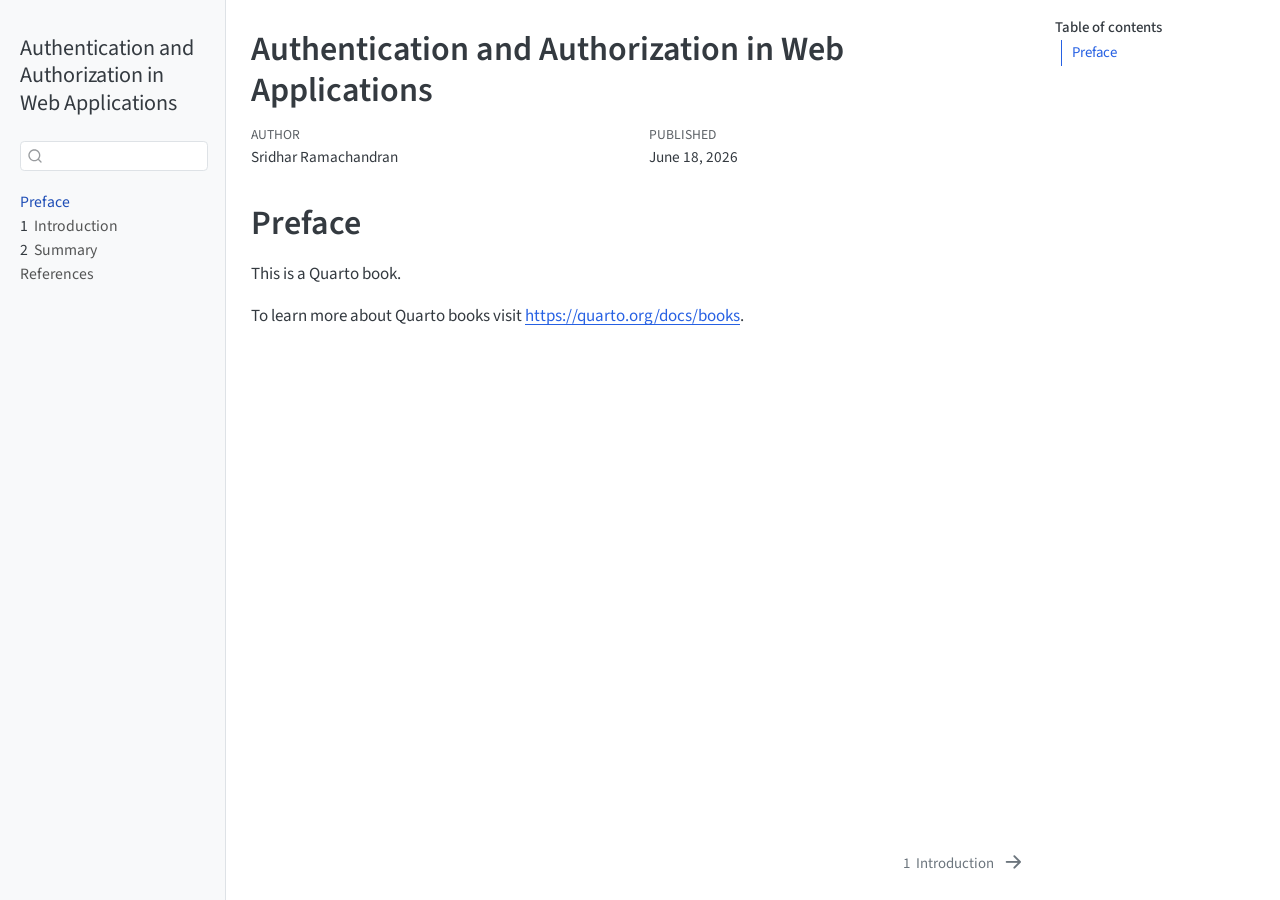
==== index.html @ 5d561703 "Built site for gh-pages" ====
<!DOCTYPE html>
<html xmlns="http://www.w3.org/1999/xhtml" lang="en" xml:lang="en"><head>

<meta charset="utf-8">
<meta name="generator" content="quarto-1.4.555">

<meta name="viewport" content="width=device-width, initial-scale=1.0, user-scalable=yes">

<meta name="author" content="Sridhar Ramachandran">
<meta name="dcterms.date" content="2026-06-18">

<title>Authentication and Authorization in Web Applications</title>
<style>
code{white-space: pre-wrap;}
span.smallcaps{font-variant: small-caps;}
div.columns{display: flex; gap: min(4vw, 1.5em);}
div.column{flex: auto; overflow-x: auto;}
div.hanging-indent{margin-left: 1.5em; text-indent: -1.5em;}
ul.task-list{list-style: none;}
ul.task-list li input[type="checkbox"] {
  width: 0.8em;
  margin: 0 0.8em 0.2em -1em; /* quarto-specific, see https://github.com/quarto-dev/quarto-cli/issues/4556 */ 
  vertical-align: middle;
}
</style>


<script src="site_libs/quarto-nav/quarto-nav.js"></script>
<script src="site_libs/quarto-nav/headroom.min.js"></script>
<script src="site_libs/clipboard/clipboard.min.js"></script>
<script src="site_libs/quarto-search/autocomplete.umd.js"></script>
<script src="site_libs/quarto-search/fuse.min.js"></script>
<script src="site_libs/quarto-search/quarto-search.js"></script>
<meta name="quarto:offset" content="./">
<link href="./intro.html" rel="next">
<script src="site_libs/quarto-html/quarto.js"></script>
<script src="site_libs/quarto-html/popper.min.js"></script>
<script src="site_libs/quarto-html/tippy.umd.min.js"></script>
<script src="site_libs/quarto-html/anchor.min.js"></script>
<link href="site_libs/quarto-html/tippy.css" rel="stylesheet">
<link href="site_libs/quarto-html/quarto-syntax-highlighting.css" rel="stylesheet" id="quarto-text-highlighting-styles">
<script src="site_libs/bootstrap/bootstrap.min.js"></script>
<link href="site_libs/bootstrap/bootstrap-icons.css" rel="stylesheet">
<link href="site_libs/bootstrap/bootstrap.min.css" rel="stylesheet" id="quarto-bootstrap" data-mode="light">
<script id="quarto-search-options" type="application/json">{
  "location": "sidebar",
  "copy-button": false,
  "collapse-after": 3,
  "panel-placement": "start",
  "type": "textbox",
  "limit": 50,
  "keyboard-shortcut": [
    "f",
    "/",
    "s"
  ],
  "show-item-context": false,
  "language": {
    "search-no-results-text": "No results",
    "search-matching-documents-text": "matching documents",
    "search-copy-link-title": "Copy link to search",
    "search-hide-matches-text": "Hide additional matches",
    "search-more-match-text": "more match in this document",
    "search-more-matches-text": "more matches in this document",
    "search-clear-button-title": "Clear",
    "search-text-placeholder": "",
    "search-detached-cancel-button-title": "Cancel",
    "search-submit-button-title": "Submit",
    "search-label": "Search"
  }
}</script>


</head>

<body class="nav-sidebar docked">

<div id="quarto-search-results"></div>
  <header id="quarto-header" class="headroom fixed-top">
  <nav class="quarto-secondary-nav">
    <div class="container-fluid d-flex">
      <button type="button" class="quarto-btn-toggle btn" data-bs-toggle="collapse" data-bs-target=".quarto-sidebar-collapse-item" aria-controls="quarto-sidebar" aria-expanded="false" aria-label="Toggle sidebar navigation" onclick="if (window.quartoToggleHeadroom) { window.quartoToggleHeadroom(); }">
        <i class="bi bi-layout-text-sidebar-reverse"></i>
      </button>
        <nav class="quarto-page-breadcrumbs" aria-label="breadcrumb"><ol class="breadcrumb"><li class="breadcrumb-item"><a href="./index.html">Preface</a></li></ol></nav>
        <a class="flex-grow-1" role="button" data-bs-toggle="collapse" data-bs-target=".quarto-sidebar-collapse-item" aria-controls="quarto-sidebar" aria-expanded="false" aria-label="Toggle sidebar navigation" onclick="if (window.quartoToggleHeadroom) { window.quartoToggleHeadroom(); }">      
        </a>
      <button type="button" class="btn quarto-search-button" aria-label="" onclick="window.quartoOpenSearch();">
        <i class="bi bi-search"></i>
      </button>
    </div>
  </nav>
</header>
<!-- content -->
<div id="quarto-content" class="quarto-container page-columns page-rows-contents page-layout-article">
<!-- sidebar -->
  <nav id="quarto-sidebar" class="sidebar collapse collapse-horizontal quarto-sidebar-collapse-item sidebar-navigation docked overflow-auto">
    <div class="pt-lg-2 mt-2 text-left sidebar-header">
    <div class="sidebar-title mb-0 py-0">
      <a href="./">Authentication and Authorization in Web Applications</a> 
    </div>
      </div>
        <div class="mt-2 flex-shrink-0 align-items-center">
        <div class="sidebar-search">
        <div id="quarto-search" class="" title="Search"></div>
        </div>
        </div>
    <div class="sidebar-menu-container"> 
    <ul class="list-unstyled mt-1">
        <li class="sidebar-item">
  <div class="sidebar-item-container"> 
  <a href="./index.html" class="sidebar-item-text sidebar-link active">
 <span class="menu-text">Preface</span></a>
  </div>
</li>
        <li class="sidebar-item">
  <div class="sidebar-item-container"> 
  <a href="./intro.html" class="sidebar-item-text sidebar-link">
 <span class="menu-text"><span class="chapter-number">1</span>&nbsp; <span class="chapter-title">Introduction</span></span></a>
  </div>
</li>
        <li class="sidebar-item">
  <div class="sidebar-item-container"> 
  <a href="./summary.html" class="sidebar-item-text sidebar-link">
 <span class="menu-text"><span class="chapter-number">2</span>&nbsp; <span class="chapter-title">Summary</span></span></a>
  </div>
</li>
        <li class="sidebar-item">
  <div class="sidebar-item-container"> 
  <a href="./references.html" class="sidebar-item-text sidebar-link">
 <span class="menu-text">References</span></a>
  </div>
</li>
    </ul>
    </div>
</nav>
<div id="quarto-sidebar-glass" class="quarto-sidebar-collapse-item" data-bs-toggle="collapse" data-bs-target=".quarto-sidebar-collapse-item"></div>
<!-- margin-sidebar -->
    <div id="quarto-margin-sidebar" class="sidebar margin-sidebar">
        <nav id="TOC" role="doc-toc" class="toc-active">
    <h2 id="toc-title">Table of contents</h2>
   
  <ul>
  <li><a href="#preface" id="toc-preface" class="nav-link active" data-scroll-target="#preface">Preface</a></li>
  </ul>
</nav>
    </div>
<!-- main -->
<main class="content" id="quarto-document-content">

<header id="title-block-header" class="quarto-title-block default">
<div class="quarto-title">
<h1 class="title">Authentication and Authorization in Web Applications</h1>
</div>



<div class="quarto-title-meta">

    <div>
    <div class="quarto-title-meta-heading">Author</div>
    <div class="quarto-title-meta-contents">
             <p>Sridhar Ramachandran </p>
          </div>
  </div>
    
    <div>
    <div class="quarto-title-meta-heading">Published</div>
    <div class="quarto-title-meta-contents">
      <p class="date">June 18, 2026</p>
    </div>
  </div>
  
    
  </div>
  


</header>


<section id="preface" class="level1 unnumbered">
<h1 class="unnumbered">Preface</h1>
<p>This is a Quarto book.</p>
<p>To learn more about Quarto books visit <a href="https://quarto.org/docs/books" class="uri">https://quarto.org/docs/books</a>.</p>


</section>

</main> <!-- /main -->
<script id="quarto-html-after-body" type="application/javascript">
window.document.addEventListener("DOMContentLoaded", function (event) {
  const toggleBodyColorMode = (bsSheetEl) => {
    const mode = bsSheetEl.getAttribute("data-mode");
    const bodyEl = window.document.querySelector("body");
    if (mode === "dark") {
      bodyEl.classList.add("quarto-dark");
      bodyEl.classList.remove("quarto-light");
    } else {
      bodyEl.classList.add("quarto-light");
      bodyEl.classList.remove("quarto-dark");
    }
  }
  const toggleBodyColorPrimary = () => {
    const bsSheetEl = window.document.querySelector("link#quarto-bootstrap");
    if (bsSheetEl) {
      toggleBodyColorMode(bsSheetEl);
    }
  }
  toggleBodyColorPrimary();  
  const icon = "";
  const anchorJS = new window.AnchorJS();
  anchorJS.options = {
    placement: 'right',
    icon: icon
  };
  anchorJS.add('.anchored');
  const isCodeAnnotation = (el) => {
    for (const clz of el.classList) {
      if (clz.startsWith('code-annotation-')) {                     
        return true;
      }
    }
    return false;
  }
  const clipboard = new window.ClipboardJS('.code-copy-button', {
    text: function(trigger) {
      const codeEl = trigger.previousElementSibling.cloneNode(true);
      for (const childEl of codeEl.children) {
        if (isCodeAnnotation(childEl)) {
          childEl.remove();
        }
      }
      return codeEl.innerText;
    }
  });
  clipboard.on('success', function(e) {
    // button target
    const button = e.trigger;
    // don't keep focus
    button.blur();
    // flash "checked"
    button.classList.add('code-copy-button-checked');
    var currentTitle = button.getAttribute("title");
    button.setAttribute("title", "Copied!");
    let tooltip;
    if (window.bootstrap) {
      button.setAttribute("data-bs-toggle", "tooltip");
      button.setAttribute("data-bs-placement", "left");
      button.setAttribute("data-bs-title", "Copied!");
      tooltip = new bootstrap.Tooltip(button, 
        { trigger: "manual", 
          customClass: "code-copy-button-tooltip",
          offset: [0, -8]});
      tooltip.show();    
    }
    setTimeout(function() {
      if (tooltip) {
        tooltip.hide();
        button.removeAttribute("data-bs-title");
        button.removeAttribute("data-bs-toggle");
        button.removeAttribute("data-bs-placement");
      }
      button.setAttribute("title", currentTitle);
      button.classList.remove('code-copy-button-checked');
    }, 1000);
    // clear code selection
    e.clearSelection();
  });
    var localhostRegex = new RegExp(/^(?:http|https):\/\/localhost\:?[0-9]*\//);
    var mailtoRegex = new RegExp(/^mailto:/);
      var filterRegex = new RegExp('/' + window.location.host + '/');
    var isInternal = (href) => {
        return filterRegex.test(href) || localhostRegex.test(href) || mailtoRegex.test(href);
    }
    // Inspect non-navigation links and adorn them if external
 	var links = window.document.querySelectorAll('a[href]:not(.nav-link):not(.navbar-brand):not(.toc-action):not(.sidebar-link):not(.sidebar-item-toggle):not(.pagination-link):not(.no-external):not([aria-hidden]):not(.dropdown-item):not(.quarto-navigation-tool)');
    for (var i=0; i<links.length; i++) {
      const link = links[i];
      if (!isInternal(link.href)) {
        // undo the damage that might have been done by quarto-nav.js in the case of
        // links that we want to consider external
        if (link.dataset.originalHref !== undefined) {
          link.href = link.dataset.originalHref;
        }
      }
    }
  function tippyHover(el, contentFn, onTriggerFn, onUntriggerFn) {
    const config = {
      allowHTML: true,
      maxWidth: 500,
      delay: 100,
      arrow: false,
      appendTo: function(el) {
          return el.parentElement;
      },
      interactive: true,
      interactiveBorder: 10,
      theme: 'quarto',
      placement: 'bottom-start',
    };
    if (contentFn) {
      config.content = contentFn;
    }
    if (onTriggerFn) {
      config.onTrigger = onTriggerFn;
    }
    if (onUntriggerFn) {
      config.onUntrigger = onUntriggerFn;
    }
    window.tippy(el, config); 
  }
  const noterefs = window.document.querySelectorAll('a[role="doc-noteref"]');
  for (var i=0; i<noterefs.length; i++) {
    const ref = noterefs[i];
    tippyHover(ref, function() {
      // use id or data attribute instead here
      let href = ref.getAttribute('data-footnote-href') || ref.getAttribute('href');
      try { href = new URL(href).hash; } catch {}
      const id = href.replace(/^#\/?/, "");
      const note = window.document.getElementById(id);
      if (note) {
        return note.innerHTML;
      } else {
        return "";
      }
    });
  }
  const xrefs = window.document.querySelectorAll('a.quarto-xref');
  const processXRef = (id, note) => {
    // Strip column container classes
    const stripColumnClz = (el) => {
      el.classList.remove("page-full", "page-columns");
      if (el.children) {
        for (const child of el.children) {
          stripColumnClz(child);
        }
      }
    }
    stripColumnClz(note)
    if (id === null || id.startsWith('sec-')) {
      // Special case sections, only their first couple elements
      const container = document.createElement("div");
      if (note.children && note.children.length > 2) {
        container.appendChild(note.children[0].cloneNode(true));
        for (let i = 1; i < note.children.length; i++) {
          const child = note.children[i];
          if (child.tagName === "P" && child.innerText === "") {
            continue;
          } else {
            container.appendChild(child.cloneNode(true));
            break;
          }
        }
        if (window.Quarto?.typesetMath) {
          window.Quarto.typesetMath(container);
        }
        return container.innerHTML
      } else {
        if (window.Quarto?.typesetMath) {
          window.Quarto.typesetMath(note);
        }
        return note.innerHTML;
      }
    } else {
      // Remove any anchor links if they are present
      const anchorLink = note.querySelector('a.anchorjs-link');
      if (anchorLink) {
        anchorLink.remove();
      }
      if (window.Quarto?.typesetMath) {
        window.Quarto.typesetMath(note);
      }
      // TODO in 1.5, we should make sure this works without a callout special case
      if (note.classList.contains("callout")) {
        return note.outerHTML;
      } else {
        return note.innerHTML;
      }
    }
  }
  for (var i=0; i<xrefs.length; i++) {
    const xref = xrefs[i];
    tippyHover(xref, undefined, function(instance) {
      instance.disable();
      let url = xref.getAttribute('href');
      let hash = undefined; 
      if (url.startsWith('#')) {
        hash = url;
      } else {
        try { hash = new URL(url).hash; } catch {}
      }
      if (hash) {
        const id = hash.replace(/^#\/?/, "");
        const note = window.document.getElementById(id);
        if (note !== null) {
          try {
            const html = processXRef(id, note.cloneNode(true));
            instance.setContent(html);
          } finally {
            instance.enable();
            instance.show();
          }
        } else {
          // See if we can fetch this
          fetch(url.split('#')[0])
          .then(res => res.text())
          .then(html => {
            const parser = new DOMParser();
            const htmlDoc = parser.parseFromString(html, "text/html");
            const note = htmlDoc.getElementById(id);
            if (note !== null) {
              const html = processXRef(id, note);
              instance.setContent(html);
            } 
          }).finally(() => {
            instance.enable();
            instance.show();
          });
        }
      } else {
        // See if we can fetch a full url (with no hash to target)
        // This is a special case and we should probably do some content thinning / targeting
        fetch(url)
        .then(res => res.text())
        .then(html => {
          const parser = new DOMParser();
          const htmlDoc = parser.parseFromString(html, "text/html");
          const note = htmlDoc.querySelector('main.content');
          if (note !== null) {
            // This should only happen for chapter cross references
            // (since there is no id in the URL)
            // remove the first header
            if (note.children.length > 0 && note.children[0].tagName === "HEADER") {
              note.children[0].remove();
            }
            const html = processXRef(null, note);
            instance.setContent(html);
          } 
        }).finally(() => {
          instance.enable();
          instance.show();
        });
      }
    }, function(instance) {
    });
  }
      let selectedAnnoteEl;
      const selectorForAnnotation = ( cell, annotation) => {
        let cellAttr = 'data-code-cell="' + cell + '"';
        let lineAttr = 'data-code-annotation="' +  annotation + '"';
        const selector = 'span[' + cellAttr + '][' + lineAttr + ']';
        return selector;
      }
      const selectCodeLines = (annoteEl) => {
        const doc = window.document;
        const targetCell = annoteEl.getAttribute("data-target-cell");
        const targetAnnotation = annoteEl.getAttribute("data-target-annotation");
        const annoteSpan = window.document.querySelector(selectorForAnnotation(targetCell, targetAnnotation));
        const lines = annoteSpan.getAttribute("data-code-lines").split(",");
        const lineIds = lines.map((line) => {
          return targetCell + "-" + line;
        })
        let top = null;
        let height = null;
        let parent = null;
        if (lineIds.length > 0) {
            //compute the position of the single el (top and bottom and make a div)
            const el = window.document.getElementById(lineIds[0]);
            top = el.offsetTop;
            height = el.offsetHeight;
            parent = el.parentElement.parentElement;
          if (lineIds.length > 1) {
            const lastEl = window.document.getElementById(lineIds[lineIds.length - 1]);
            const bottom = lastEl.offsetTop + lastEl.offsetHeight;
            height = bottom - top;
          }
          if (top !== null && height !== null && parent !== null) {
            // cook up a div (if necessary) and position it 
            let div = window.document.getElementById("code-annotation-line-highlight");
            if (div === null) {
              div = window.document.createElement("div");
              div.setAttribute("id", "code-annotation-line-highlight");
              div.style.position = 'absolute';
              parent.appendChild(div);
            }
            div.style.top = top - 2 + "px";
            div.style.height = height + 4 + "px";
            div.style.left = 0;
            let gutterDiv = window.document.getElementById("code-annotation-line-highlight-gutter");
            if (gutterDiv === null) {
              gutterDiv = window.document.createElement("div");
              gutterDiv.setAttribute("id", "code-annotation-line-highlight-gutter");
              gutterDiv.style.position = 'absolute';
              const codeCell = window.document.getElementById(targetCell);
              const gutter = codeCell.querySelector('.code-annotation-gutter');
              gutter.appendChild(gutterDiv);
            }
            gutterDiv.style.top = top - 2 + "px";
            gutterDiv.style.height = height + 4 + "px";
          }
          selectedAnnoteEl = annoteEl;
        }
      };
      const unselectCodeLines = () => {
        const elementsIds = ["code-annotation-line-highlight", "code-annotation-line-highlight-gutter"];
        elementsIds.forEach((elId) => {
          const div = window.document.getElementById(elId);
          if (div) {
            div.remove();
          }
        });
        selectedAnnoteEl = undefined;
      };
        // Handle positioning of the toggle
    window.addEventListener(
      "resize",
      throttle(() => {
        elRect = undefined;
        if (selectedAnnoteEl) {
          selectCodeLines(selectedAnnoteEl);
        }
      }, 10)
    );
    function throttle(fn, ms) {
    let throttle = false;
    let timer;
      return (...args) => {
        if(!throttle) { // first call gets through
            fn.apply(this, args);
            throttle = true;
        } else { // all the others get throttled
            if(timer) clearTimeout(timer); // cancel #2
            timer = setTimeout(() => {
              fn.apply(this, args);
              timer = throttle = false;
            }, ms);
        }
      };
    }
      // Attach click handler to the DT
      const annoteDls = window.document.querySelectorAll('dt[data-target-cell]');
      for (const annoteDlNode of annoteDls) {
        annoteDlNode.addEventListener('click', (event) => {
          const clickedEl = event.target;
          if (clickedEl !== selectedAnnoteEl) {
            unselectCodeLines();
            const activeEl = window.document.querySelector('dt[data-target-cell].code-annotation-active');
            if (activeEl) {
              activeEl.classList.remove('code-annotation-active');
            }
            selectCodeLines(clickedEl);
            clickedEl.classList.add('code-annotation-active');
          } else {
            // Unselect the line
            unselectCodeLines();
            clickedEl.classList.remove('code-annotation-active');
          }
        });
      }
  const findCites = (el) => {
    const parentEl = el.parentElement;
    if (parentEl) {
      const cites = parentEl.dataset.cites;
      if (cites) {
        return {
          el,
          cites: cites.split(' ')
        };
      } else {
        return findCites(el.parentElement)
      }
    } else {
      return undefined;
    }
  };
  var bibliorefs = window.document.querySelectorAll('a[role="doc-biblioref"]');
  for (var i=0; i<bibliorefs.length; i++) {
    const ref = bibliorefs[i];
    const citeInfo = findCites(ref);
    if (citeInfo) {
      tippyHover(citeInfo.el, function() {
        var popup = window.document.createElement('div');
        citeInfo.cites.forEach(function(cite) {
          var citeDiv = window.document.createElement('div');
          citeDiv.classList.add('hanging-indent');
          citeDiv.classList.add('csl-entry');
          var biblioDiv = window.document.getElementById('ref-' + cite);
          if (biblioDiv) {
            citeDiv.innerHTML = biblioDiv.innerHTML;
          }
          popup.appendChild(citeDiv);
        });
        return popup.innerHTML;
      });
    }
  }
});
</script>
<nav class="page-navigation">
  <div class="nav-page nav-page-previous">
  </div>
  <div class="nav-page nav-page-next">
      <a href="./intro.html" class="pagination-link" aria-label="Introduction">
        <span class="nav-page-text"><span class="chapter-number">1</span>&nbsp; <span class="chapter-title">Introduction</span></span> <i class="bi bi-arrow-right-short"></i>
      </a>
  </div>
</nav>
</div> <!-- /content -->




</body></html>
---- site_libs/quarto-html/tippy.css ----
.tippy-box[data-animation=fade][data-state=hidden]{opacity:0}[data-tippy-root]{max-width:calc(100vw - 10px)}.tippy-box{position:relative;background-color:#333;color:#fff;border-radius:4px;font-size:14px;line-height:1.4;white-space:normal;outline:0;transition-property:transform,visibility,opacity}.tippy-box[data-placement^=top]>.tippy-arrow{bottom:0}.tippy-box[data-placement^=top]>.tippy-arrow:before{bottom:-7px;left:0;border-width:8px 8px 0;border-top-color:initial;transform-origin:center top}.tippy-box[data-placement^=bottom]>.tippy-arrow{top:0}.tippy-box[data-placement^=bottom]>.tippy-arrow:before{top:-7px;left:0;border-width:0 8px 8px;border-bottom-color:initial;transform-origin:center bottom}.tippy-box[data-placement^=left]>.tippy-arrow{right:0}.tippy-box[data-placement^=left]>.tippy-arrow:before{border-width:8px 0 8px 8px;border-left-color:initial;right:-7px;transform-origin:center left}.tippy-box[data-placement^=right]>.tippy-arrow{left:0}.tippy-box[data-placement^=right]>.tippy-arrow:before{left:-7px;border-width:8px 8px 8px 0;border-right-color:initial;transform-origin:center right}.tippy-box[data-inertia][data-state=visible]{transition-timing-function:cubic-bezier(.54,1.5,.38,1.11)}.tippy-arrow{width:16px;height:16px;color:#333}.tippy-arrow:before{content:"";position:absolute;border-color:transparent;border-style:solid}.tippy-content{position:relative;padding:5px 9px;z-index:1}
---- site_libs/quarto-html/quarto-syntax-highlighting.css ----
/* quarto syntax highlight colors */
:root {
  --quarto-hl-ot-color: #003B4F;
  --quarto-hl-at-color: #657422;
  --quarto-hl-ss-color: #20794D;
  --quarto-hl-an-color: #5E5E5E;
  --quarto-hl-fu-color: #4758AB;
  --quarto-hl-st-color: #20794D;
  --quarto-hl-cf-color: #003B4F;
  --quarto-hl-op-color: #5E5E5E;
  --quarto-hl-er-color: #AD0000;
  --quarto-hl-bn-color: #AD0000;
  --quarto-hl-al-color: #AD0000;
  --quarto-hl-va-color: #111111;
  --quarto-hl-bu-color: inherit;
  --quarto-hl-ex-color: inherit;
  --quarto-hl-pp-color: #AD0000;
  --quarto-hl-in-color: #5E5E5E;
  --quarto-hl-vs-color: #20794D;
  --quarto-hl-wa-color: #5E5E5E;
  --quarto-hl-do-color: #5E5E5E;
  --quarto-hl-im-color: #00769E;
  --quarto-hl-ch-color: #20794D;
  --quarto-hl-dt-color: #AD0000;
  --quarto-hl-fl-color: #AD0000;
  --quarto-hl-co-color: #5E5E5E;
  --quarto-hl-cv-color: #5E5E5E;
  --quarto-hl-cn-color: #8f5902;
  --quarto-hl-sc-color: #5E5E5E;
  --quarto-hl-dv-color: #AD0000;
  --quarto-hl-kw-color: #003B4F;
}

/* other quarto variables */
:root {
  --quarto-font-monospace: SFMono-Regular, Menlo, Monaco, Consolas, "Liberation Mono", "Courier New", monospace;
}

pre > code.sourceCode > span {
  color: #003B4F;
}

code span {
  color: #003B4F;
}

code.sourceCode > span {
  color: #003B4F;
}

div.sourceCode,
div.sourceCode pre.sourceCode {
  color: #003B4F;
}

code span.ot {
  color: #003B4F;
  font-style: inherit;
}

code span.at {
  color: #657422;
  font-style: inherit;
}

code span.ss {
  color: #20794D;
  font-style: inherit;
}

code span.an {
  color: #5E5E5E;
  font-style: inherit;
}

code span.fu {
  color: #4758AB;
  font-style: inherit;
}

code span.st {
  color: #20794D;
  font-style: inherit;
}

code span.cf {
  color: #003B4F;
  font-style: inherit;
}

code span.op {
  color: #5E5E5E;
  font-style: inherit;
}

code span.er {
  color: #AD0000;
  font-style: inherit;
}

code span.bn {
  color: #AD0000;
  font-style: inherit;
}

code span.al {
  color: #AD0000;
  font-style: inherit;
}

code span.va {
  color: #111111;
  font-style: inherit;
}

code span.bu {
  font-style: inherit;
}

code span.ex {
  font-style: inherit;
}

code span.pp {
  color: #AD0000;
  font-style: inherit;
}

code span.in {
  color: #5E5E5E;
  font-style: inherit;
}

code span.vs {
  color: #20794D;
  font-style: inherit;
}

code span.wa {
  color: #5E5E5E;
  font-style: italic;
}

code span.do {
  color: #5E5E5E;
  font-style: italic;
}

code span.im {
  color: #00769E;
  font-style: inherit;
}

code span.ch {
  color: #20794D;
  font-style: inherit;
}

code span.dt {
  color: #AD0000;
  font-style: inherit;
}

code span.fl {
  color: #AD0000;
  font-style: inherit;
}

code span.co {
  color: #5E5E5E;
  font-style: inherit;
}

code span.cv {
  color: #5E5E5E;
  font-style: italic;
}

code span.cn {
  color: #8f5902;
  font-style: inherit;
}

code span.sc {
  color: #5E5E5E;
  font-style: inherit;
}

code span.dv {
  color: #AD0000;
  font-style: inherit;
}

code span.kw {
  color: #003B4F;
  font-style: inherit;
}

.prevent-inlining {
  content: "</";
}

/*# sourceMappingURL=debc5d5d77c3f9108843748ff7464032.css.map */
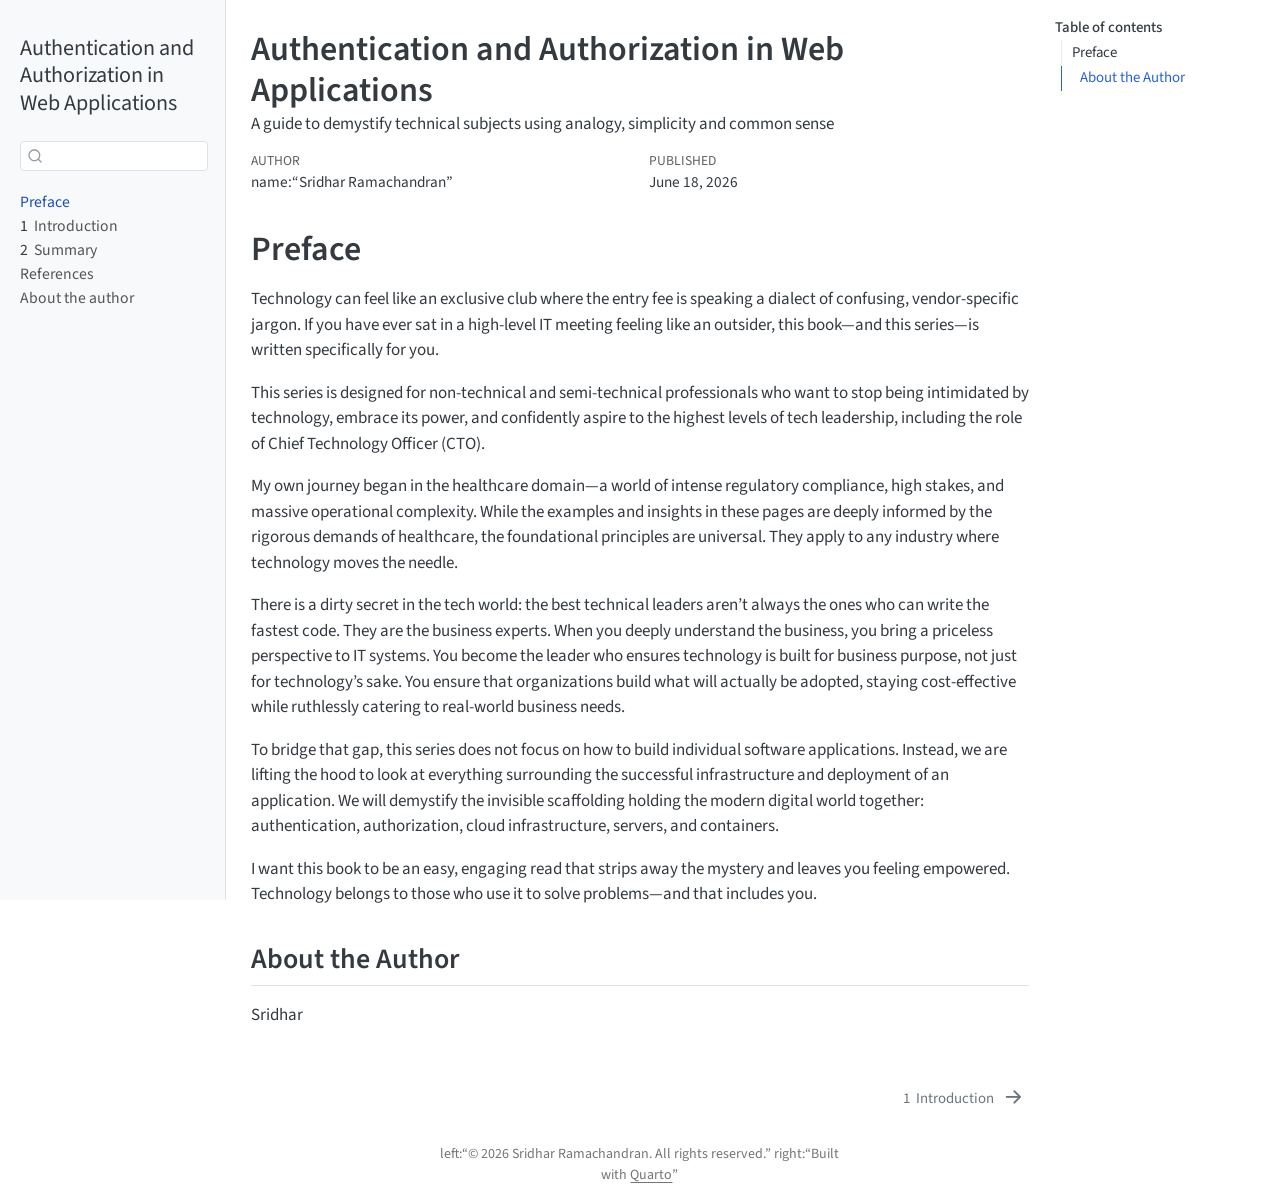
==== commit 7c7948ba: "Built site for gh-pages" ====
--- a/index.html
+++ b/index.html
@@ -6,8 +6,9 @@
 
 <meta name="viewport" content="width=device-width, initial-scale=1.0, user-scalable=yes">
 
-<meta name="author" content="Sridhar Ramachandran">
+<meta name="author" content="name:“Sridhar Ramachandran”">
 <meta name="dcterms.date" content="2026-06-18">
+<meta name="description" content="A guide to demystify technical subjects using analogy, simplicity and common sense">
 
 <title>Authentication and Authorization in Web Applications</title>
 <style>
@@ -131,6 +132,12 @@
  <span class="menu-text">References</span></a>
   </div>
 </li>
+        <li class="sidebar-item">
+  <div class="sidebar-item-container"> 
+  <a href="./about.html" class="sidebar-item-text sidebar-link">
+ <span class="menu-text">About the author</span></a>
+  </div>
+</li>
     </ul>
     </div>
 </nav>
@@ -141,7 +148,10 @@
     <h2 id="toc-title">Table of contents</h2>
    
   <ul>
-  <li><a href="#preface" id="toc-preface" class="nav-link active" data-scroll-target="#preface">Preface</a></li>
+  <li><a href="#preface" id="toc-preface" class="nav-link active" data-scroll-target="#preface">Preface</a>
+  <ul class="collapse">
+  <li><a href="#about-the-author" id="toc-about-the-author" class="nav-link" data-scroll-target="#about-the-author">About the Author</a></li>
+  </ul></li>
   </ul>
 </nav>
     </div>
@@ -153,6 +163,11 @@
 <h1 class="title">Authentication and Authorization in Web Applications</h1>
 </div>
 
+<div>
+  <div class="description">
+    A guide to demystify technical subjects using analogy, simplicity and common sense
+  </div>
+</div>
 
 
 <div class="quarto-title-meta">
@@ -160,7 +175,7 @@
     <div>
     <div class="quarto-title-meta-heading">Author</div>
     <div class="quarto-title-meta-contents">
-             <p>Sridhar Ramachandran </p>
+             <p>name:“Sridhar Ramachandran” </p>
           </div>
   </div>
     
@@ -181,10 +196,18 @@
 
 <section id="preface" class="level1 unnumbered">
 <h1 class="unnumbered">Preface</h1>
-<p>This is a Quarto book.</p>
-<p>To learn more about Quarto books visit <a href="https://quarto.org/docs/books" class="uri">https://quarto.org/docs/books</a>.</p>
-
-
+<p>Technology can feel like an exclusive club where the entry fee is speaking a dialect of confusing, vendor-specific jargon. If you have ever sat in a high-level IT meeting feeling like an outsider, this book—and this series—is written specifically for you.</p>
+<p>This series is designed for non-technical and semi-technical professionals who want to stop being intimidated by technology, embrace its power, and confidently aspire to the highest levels of tech leadership, including the role of Chief Technology Officer (CTO).</p>
+<p>My own journey began in the healthcare domain—a world of intense regulatory compliance, high stakes, and massive operational complexity. While the examples and insights in these pages are deeply informed by the rigorous demands of healthcare, the foundational principles are universal. They apply to any industry where technology moves the needle.</p>
+<p>There is a dirty secret in the tech world: the best technical leaders aren’t always the ones who can write the fastest code. They are the business experts. When you deeply understand the business, you bring a priceless perspective to IT systems. You become the leader who ensures technology is built for business purpose, not just for technology’s sake. You ensure that organizations build what will actually be adopted, staying cost-effective while ruthlessly catering to real-world business needs.</p>
+<p>To bridge that gap, this series does not focus on how to build individual software applications. Instead, we are lifting the hood to look at everything surrounding the successful infrastructure and deployment of an application. We will demystify the invisible scaffolding holding the modern digital world together: authentication, authorization, cloud infrastructure, servers, and containers.</p>
+<p>I want this book to be an easy, engaging read that strips away the mystery and leaves you feeling empowered. Technology belongs to those who use it to solve problems—and that includes you.</p>
+<section id="about-the-author" class="level2">
+<h2 class="anchored" data-anchor-id="about-the-author">About the Author</h2>
+<p>Sridhar</p>
+
+
+</section>
 </section>
 
 </main> <!-- /main -->
@@ -607,6 +630,19 @@
   </div>
 </nav>
 </div> <!-- /content -->
+<footer class="footer">
+  <div class="nav-footer">
+    <div class="nav-footer-left">
+      &nbsp;
+    </div>   
+    <div class="nav-footer-center">
+<p>left:“© 2026 Sridhar Ramachandran. All rights reserved.” right:“Built with <a href="https://quarto.org/">Quarto</a>”</p>
+</div>
+    <div class="nav-footer-right">
+      &nbsp;
+    </div>
+  </div>
+</footer>
 
 
 
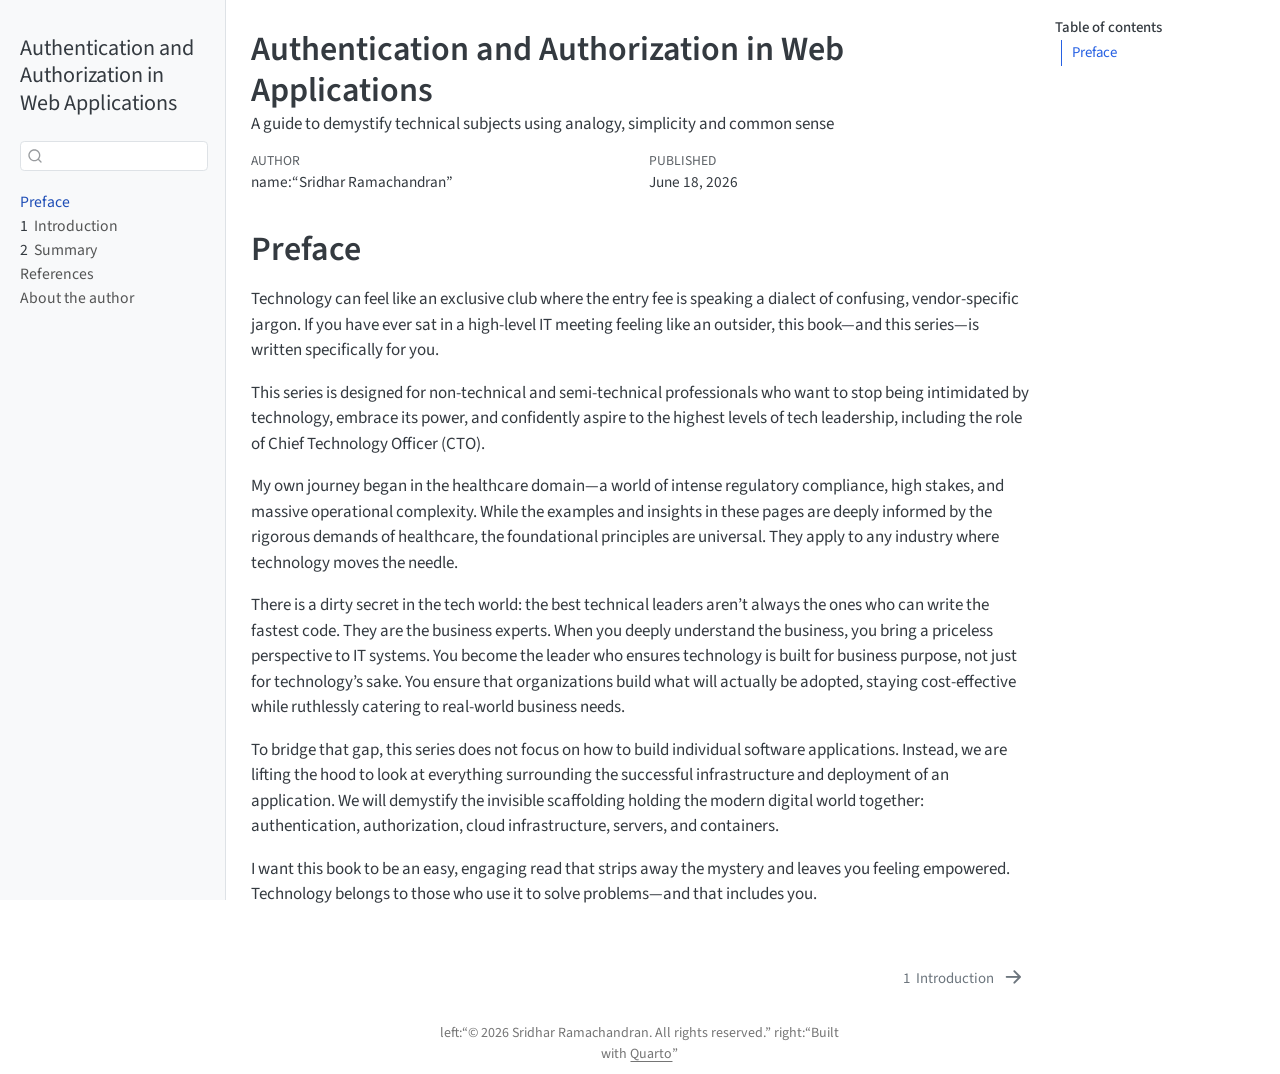
==== commit 78765ffb: "Built site for gh-pages" ====
--- a/index.html
+++ b/index.html
@@ -148,10 +148,7 @@
     <h2 id="toc-title">Table of contents</h2>
    
   <ul>
-  <li><a href="#preface" id="toc-preface" class="nav-link active" data-scroll-target="#preface">Preface</a>
-  <ul class="collapse">
-  <li><a href="#about-the-author" id="toc-about-the-author" class="nav-link" data-scroll-target="#about-the-author">About the Author</a></li>
-  </ul></li>
+  <li><a href="#preface" id="toc-preface" class="nav-link active" data-scroll-target="#preface">Preface</a></li>
   </ul>
 </nav>
     </div>
@@ -202,12 +199,8 @@
 <p>There is a dirty secret in the tech world: the best technical leaders aren’t always the ones who can write the fastest code. They are the business experts. When you deeply understand the business, you bring a priceless perspective to IT systems. You become the leader who ensures technology is built for business purpose, not just for technology’s sake. You ensure that organizations build what will actually be adopted, staying cost-effective while ruthlessly catering to real-world business needs.</p>
 <p>To bridge that gap, this series does not focus on how to build individual software applications. Instead, we are lifting the hood to look at everything surrounding the successful infrastructure and deployment of an application. We will demystify the invisible scaffolding holding the modern digital world together: authentication, authorization, cloud infrastructure, servers, and containers.</p>
 <p>I want this book to be an easy, engaging read that strips away the mystery and leaves you feeling empowered. Technology belongs to those who use it to solve problems—and that includes you.</p>
-<section id="about-the-author" class="level2">
-<h2 class="anchored" data-anchor-id="about-the-author">About the Author</h2>
-<p>Sridhar</p>
-
-
-</section>
+
+
 </section>
 
 </main> <!-- /main -->
